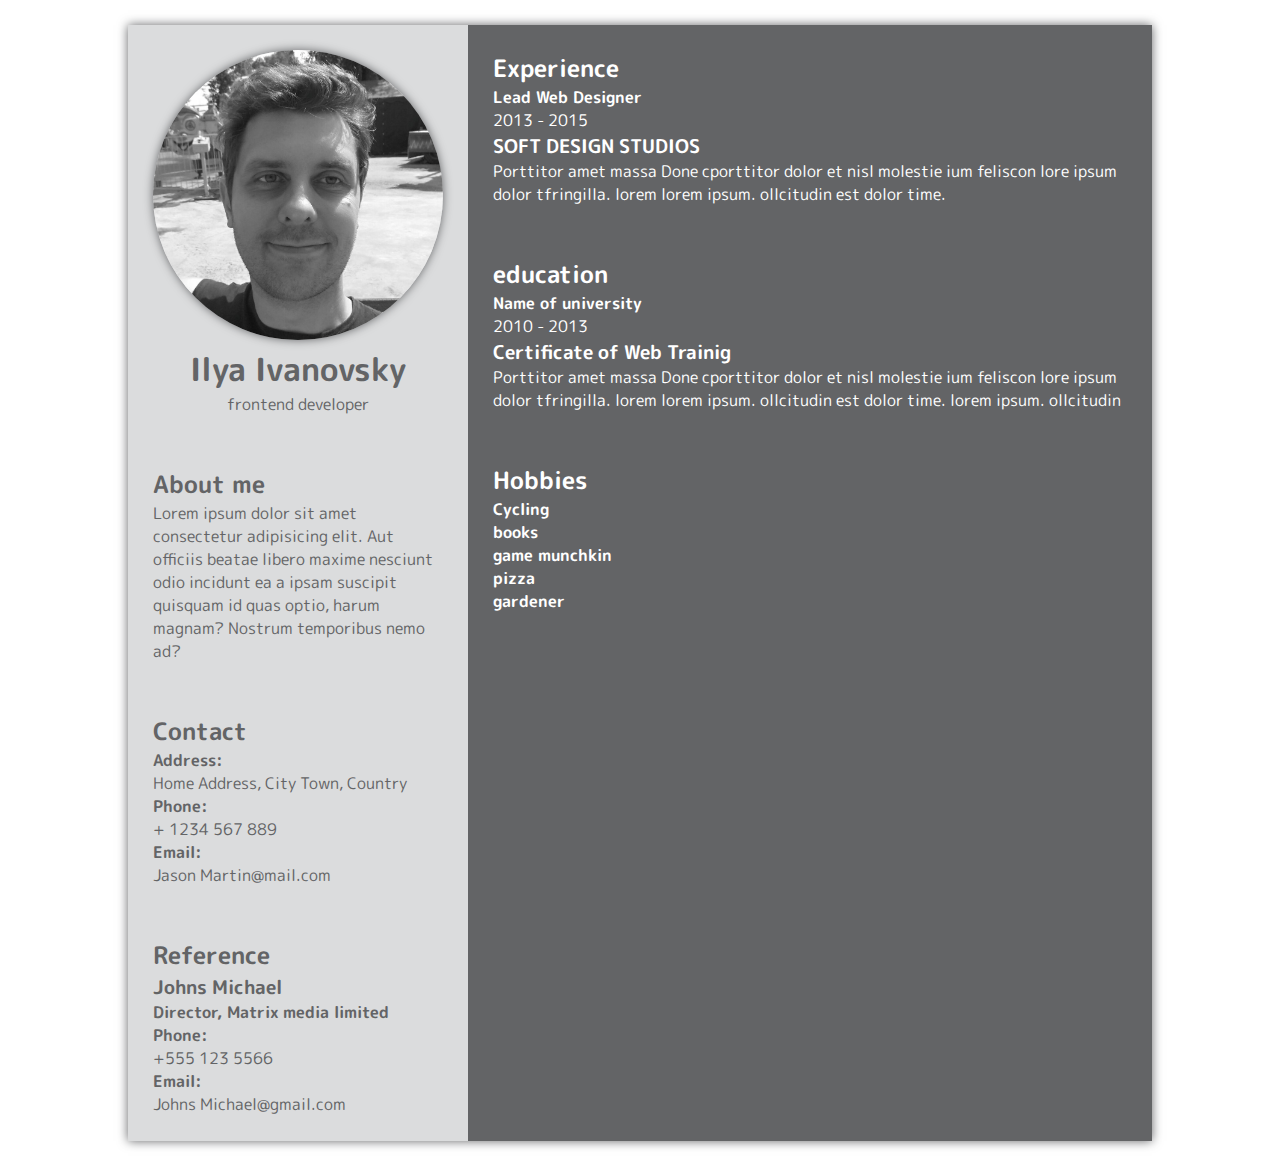
==== index.html @ 99ff8c7b "feat: add styles" ====
<!DOCTYPE html>
<html lang="en">

<head>
    <meta charset="UTF-8">
    <meta name="viewport" content="width=device-width, initial-scale=1.0">
    <meta http-equiv="X-UA-Compatible" content="ie=edge">
    <!-- <link rel="stylesheet" href="assets/css/rest.css"> -->
    <link href="https://fonts.googleapis.com/css?family=M+PLUS+Rounded+1c&display=swap" rel="stylesheet">
    <link rel="stylesheet" href="assets/css/style.css">
    <title>My CV</title>
</head>

<body>
    <div class="wrapper_page">

        <div class="container_first">

            <!-- header -->
            <header class="header">
                <img class="header_img" src="assets/img/002.jpg" alt="">
                <h1 class="header__title">Ilya Ivanovsky</h1>
                <p class="header__subtitle">frontend developer</p>
            </header>

            <!-- About me -->
            <section class="section_about_me">
                <h2>About me</h2>
                <p>Lorem ipsum dolor sit amet consectetur adipisicing elit. Aut officiis beatae libero maxime nesciunt
                    odio
                    incidunt ea a ipsam suscipit quisquam id quas optio, harum magnam? Nostrum temporibus nemo ad?</p>
            </section>

            <!-- Contact -->
            <section class="section_contact">
                <h2>Contact</h2>
                <h4>Address:</h4>
                Home Address, City Town, Country

                <h4>Phone:</h4>
                + 1234 567 889

                <h4>Email:</h4>
                Jason Martin@mail.com
            </section>

            <!-- Reference -->
            <section class="section_reference">
                <h2>Reference</h2>

                <h3>Johns Michael</h3>

                <h4>Director, Matrix media limited</h4>
                <h4>Phone:</h4> +555 123 5566
                <h4>Email:</h4> Johns Michael@gmail.com
            </section>
        </div>


        <!-- container_second -->
        <div class="container_second">
            <!-- Experience -->
            <section class="section_experience">
                <h2>Experience</h2>

                <div>
                    <h4>Lead Web Designer</h4>
                    2013 - 2015
                </div>
                <div>
                    <h3>SOFT DESIGN STUDIOS</h3>

                    Porttitor amet massa Done cporttitor dolor et nisl molestie ium feliscon lore ipsum dolor
                    tfringilla.
                    lorem
                    lorem ipsum. ollcitudin est dolor time.
                </div>
            </section>

            <!-- education -->
            <section class="section_education">
                <h2>education</h2>

                <div>
                    <h4>Name of university</h4>
                    2010 - 2013
                </div>
                <div>
                    <h3>Certificate of Web Trainig</h3>

                    Porttitor amet massa Done cporttitor dolor et nisl molestie ium feliscon lore ipsum dolor
                    tfringilla.
                    lorem
                    lorem ipsum. ollcitudin est dolor time. lorem ipsum. ollcitudin
                </div>
            </section>

            <!-- Hobbies -->
            <section class="section_hobbies">
                <h2>Hobbies</h2>
                <div>
                    <h4>Cycling</h4>
                    <h4>books</h4>
                    <h4>game munchkin</h4>
                    <h4>pizza</h4>
                    <h4>gardener</h4>
                </div>
            </section>

        </div>

    </div>
</body>

</html>
---- assets/css/rest.css ----
html,
body,
div,
span,
applet,
object,
iframe,
h1,
h2,
h3,
h4,
h5,
h6,
p,
blockquote,
pre,
a,
abbr,
acronym,
address,
big,
cite,
code,
del,
dfn,
em,
img,
ins,
kbd,
q,
s,
samp,
small,
strike,
strong,
sub,
sup,
tt,
var,
b,
u,
i,
center,
dl,
dt,
dd,
ol,
ul,
li,
fieldset,
form,
label,
legend,
table,
caption,
tbody,
tfoot,
thead,
tr,
th,
td,
article,
aside,
canvas,
details,
embed,
figure,
figcaption,
footer,
header,
hgroup,
menu,
nav,
output,
ruby,
section,
summary,
time,
mark,
audio,
video {
  margin: 0;
  padding: 0;
  border: 0;
  font-size: 100%;
  font: inherit;
  vertical-align: baseline;
}

article,
aside,
details,
figcaption,
figure,
footer,
header,
hgroup,
menu,
nav,
section {
  display: block;
}
body {
  line-height: 1;
}
ol,
ul {
  list-style: none;
}
blockquote,
q {
  quotes: none;
}
blockquote:before,
blockquote:after,
q:before,
q:after {
  content: "";
  content: none;
}
table {
  border-collapse: collapse;
  border-spacing: 0;
}
---- assets/css/style.css ----
* {
  margin: 0;
  padding: 0;
  box-sizing: border-box;
  font-family: "M PLUS Rounded 1c", sans-serif;
}
body{
    padding: 25px 0;
}

.wrapper_page {
  margin: 0 auto;
  max-width: 1024px;
  widows: 100%;
  display: flex;
  color: #636466;
  box-shadow: 0 0 10px 0;
}
.container_first {
  width: 340px;
  background-color: #dbdcdd;
  display: flex;
  flex-direction: column;
}
.container_second {
  background-color: #636466;
  color: #fff;
}

header,
section {
  width: inherit;
  padding: 25px;
}

/* heder */
.header {
  text-align: center;
}

.header_img {
  width: 100%;
  border-radius: 50%;
  box-shadow: 0 0 10px 0;
}
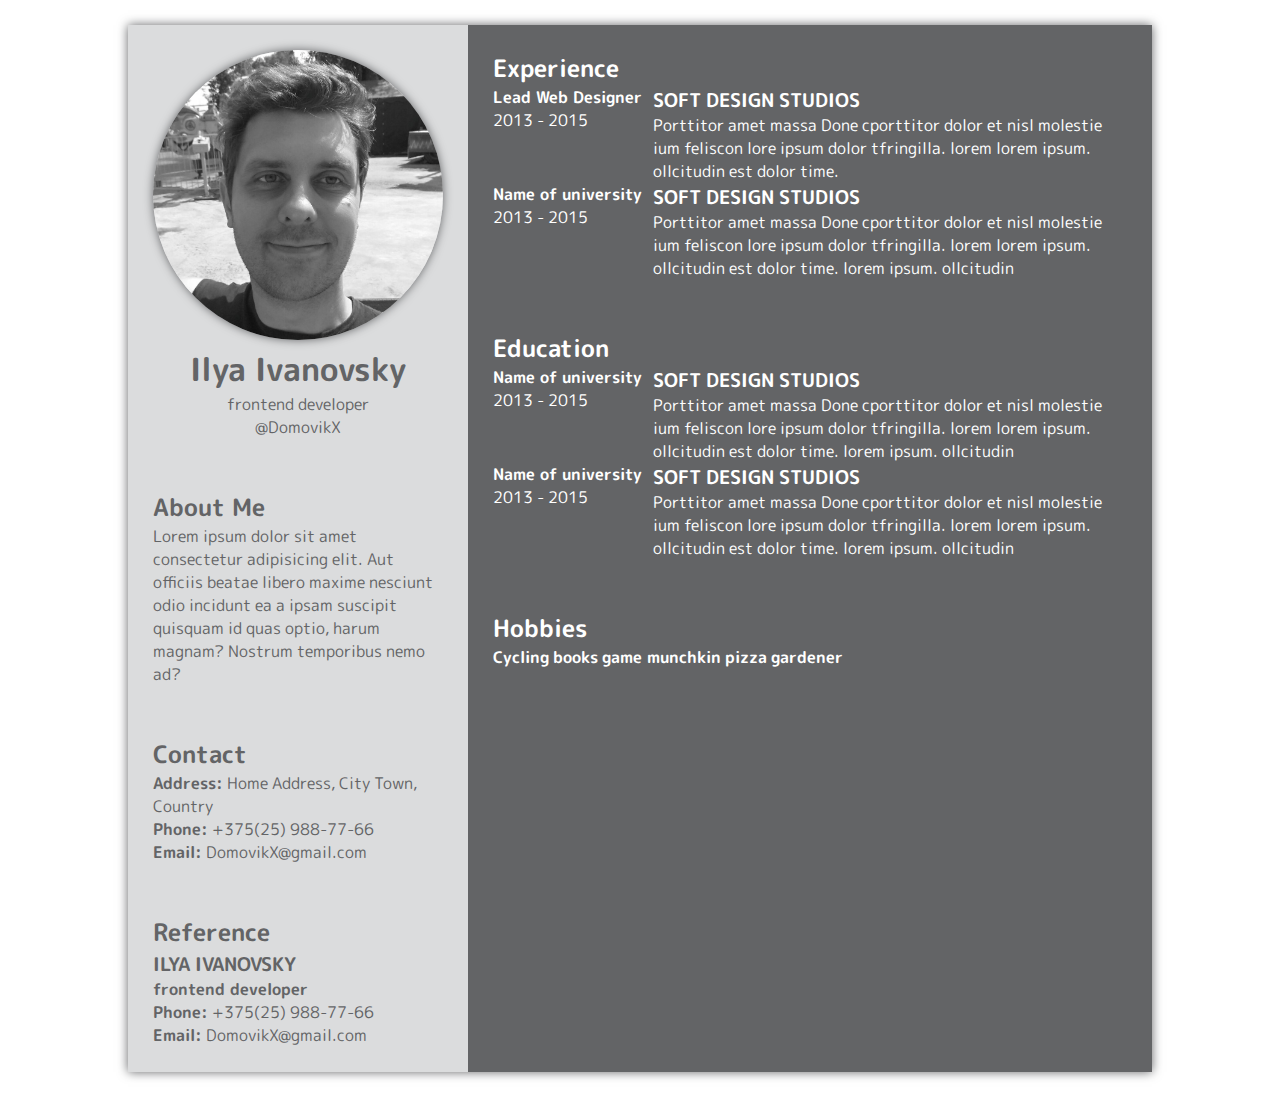
==== commit f9f6c59d: "feat: edit .container_second" ====
--- a/index.html
+++ b/index.html
@@ -20,7 +20,8 @@
             <header class="header">
                 <img class="header_img" src="assets/img/002.jpg" alt="">
                 <h1 class="header__title">Ilya Ivanovsky</h1>
-                <p class="header__subtitle">frontend developer</p>
+                <p class="header__subtitle">frontend developer<br>
+                    @DomovikX</p>
             </header>
 
             <!-- About me -->
@@ -35,24 +36,21 @@
             <section class="section_contact">
                 <h2>Contact</h2>
                 <h4>Address:</h4>
-                Home Address, City Town, Country
+                Home Address, City Town, Country<br>
 
-                <h4>Phone:</h4>
-                + 1234 567 889
-
-                <h4>Email:</h4>
-                Jason Martin@mail.com
+                <h4>Phone:</h4> +375(25) 988-77-66<br>
+                <h4>Email:</h4> DomovikX@gmail.com
             </section>
 
             <!-- Reference -->
             <section class="section_reference">
                 <h2>Reference</h2>
 
-                <h3>Johns Michael</h3>
+                <h3>Ilya Ivanovsky</h3>
 
-                <h4>Director, Matrix media limited</h4>
-                <h4>Phone:</h4> +555 123 5566
-                <h4>Email:</h4> Johns Michael@gmail.com
+                <h4>frontend developer</h4> <br>
+                <h4>Phone:</h4> +375(25) 988-77-66<br>
+                <h4>Email:</h4> DomovikX@gmail.com
             </section>
         </div>
 
@@ -62,37 +60,60 @@
             <!-- Experience -->
             <section class="section_experience">
                 <h2>Experience</h2>
-
-                <div>
-                    <h4>Lead Web Designer</h4>
-                    2013 - 2015
+                <div class="box">
+                    <div class="heading">
+                        <h4>Lead Web Designer</h4>
+                        <p>2013 - 2015</p>
+                    </div>
+                    <div class="content">
+                        <h3>SOFT DESIGN STUDIOS</h3>
+                        <p> Porttitor amet massa Done cporttitor dolor et nisl molestie ium feliscon lore ipsum dolor
+                            tfringilla. lorem lorem ipsum. ollcitudin est dolor time.
+                        </p>
+                    </div>
                 </div>
-                <div>
-                    <h3>SOFT DESIGN STUDIOS</h3>
-
-                    Porttitor amet massa Done cporttitor dolor et nisl molestie ium feliscon lore ipsum dolor
-                    tfringilla.
-                    lorem
-                    lorem ipsum. ollcitudin est dolor time.
+                <div class="box">
+                    <div class="heading">
+                        <h4>Name of university</h4>
+                        <p>2013 - 2015</p>
+                    </div>
+                    <div class="content">
+                        <h3>SOFT DESIGN STUDIOS</h3>
+                        <p> Porttitor amet massa Done cporttitor dolor et nisl molestie ium feliscon lore ipsum dolor
+                            tfringilla. lorem lorem ipsum. ollcitudin est dolor time. lorem ipsum. ollcitudin
+                        </p>
+                    </div>
                 </div>
             </section>
 
             <!-- education -->
             <section class="section_education">
                 <h2>education</h2>
+                <div class="box">
+                    <div class="heading">
+                        <h4>Name of university</h4>
+                        <p>2013 - 2015</p>
+                    </div>
+                    <div class="content">
+                        <h3>SOFT DESIGN STUDIOS</h3>
+                        <p> Porttitor amet massa Done cporttitor dolor et nisl molestie ium feliscon lore ipsum dolor
+                            tfringilla. lorem lorem ipsum. ollcitudin est dolor time. lorem ipsum. ollcitudin
+                        </p>
+                    </div>
+                </div>
+                <div class="box">
+                    <div class="heading">
+                        <h4>Name of university</h4>
+                        <p>2013 - 2015</p>
+                    </div>
+                    <div class="content">
+                        <h3>SOFT DESIGN STUDIOS</h3>
+                        <p> Porttitor amet massa Done cporttitor dolor et nisl molestie ium feliscon lore ipsum dolor
+                            tfringilla. lorem lorem ipsum. ollcitudin est dolor time. lorem ipsum. ollcitudin
+                        </p>
+                    </div>
+                </div>
 
-                <div>
-                    <h4>Name of university</h4>
-                    2010 - 2013
-                </div>
-                <div>
-                    <h3>Certificate of Web Trainig</h3>
-
-                    Porttitor amet massa Done cporttitor dolor et nisl molestie ium feliscon lore ipsum dolor
-                    tfringilla.
-                    lorem
-                    lorem ipsum. ollcitudin est dolor time. lorem ipsum. ollcitudin
-                </div>
             </section>
 
             <!-- Hobbies -->
--- a/assets/css/style.css
+++ b/assets/css/style.css
@@ -4,8 +4,8 @@
   box-sizing: border-box;
   font-family: "M PLUS Rounded 1c", sans-serif;
 }
-body{
-    padding: 25px 0;
+body {
+  padding: 25px 0;
 }
 
 .wrapper_page {
@@ -29,17 +29,45 @@
 
 header,
 section {
-  width: inherit;
   padding: 25px;
+}
+
+h2 {
+  text-transform: capitalize;
+  text-align: left;
+}
+h3 {
+  text-transform: uppercase;
+}
+h4 {
+  display: inline;
 }
 
 /* heder */
 .header {
   text-align: center;
 }
-
 .header_img {
   width: 100%;
   border-radius: 50%;
   box-shadow: 0 0 10px 0;
 }
+
+/* container_first */
+.container_first{
+    max-width: 340px;
+    width: 100%;
+}
+
+/* container_second */
+.container_second .box {
+    display: flex;
+}
+
+.container_second .heading {
+    max-width: 160px;
+    width: 100%;
+}
+
+.container_second .content {
+}
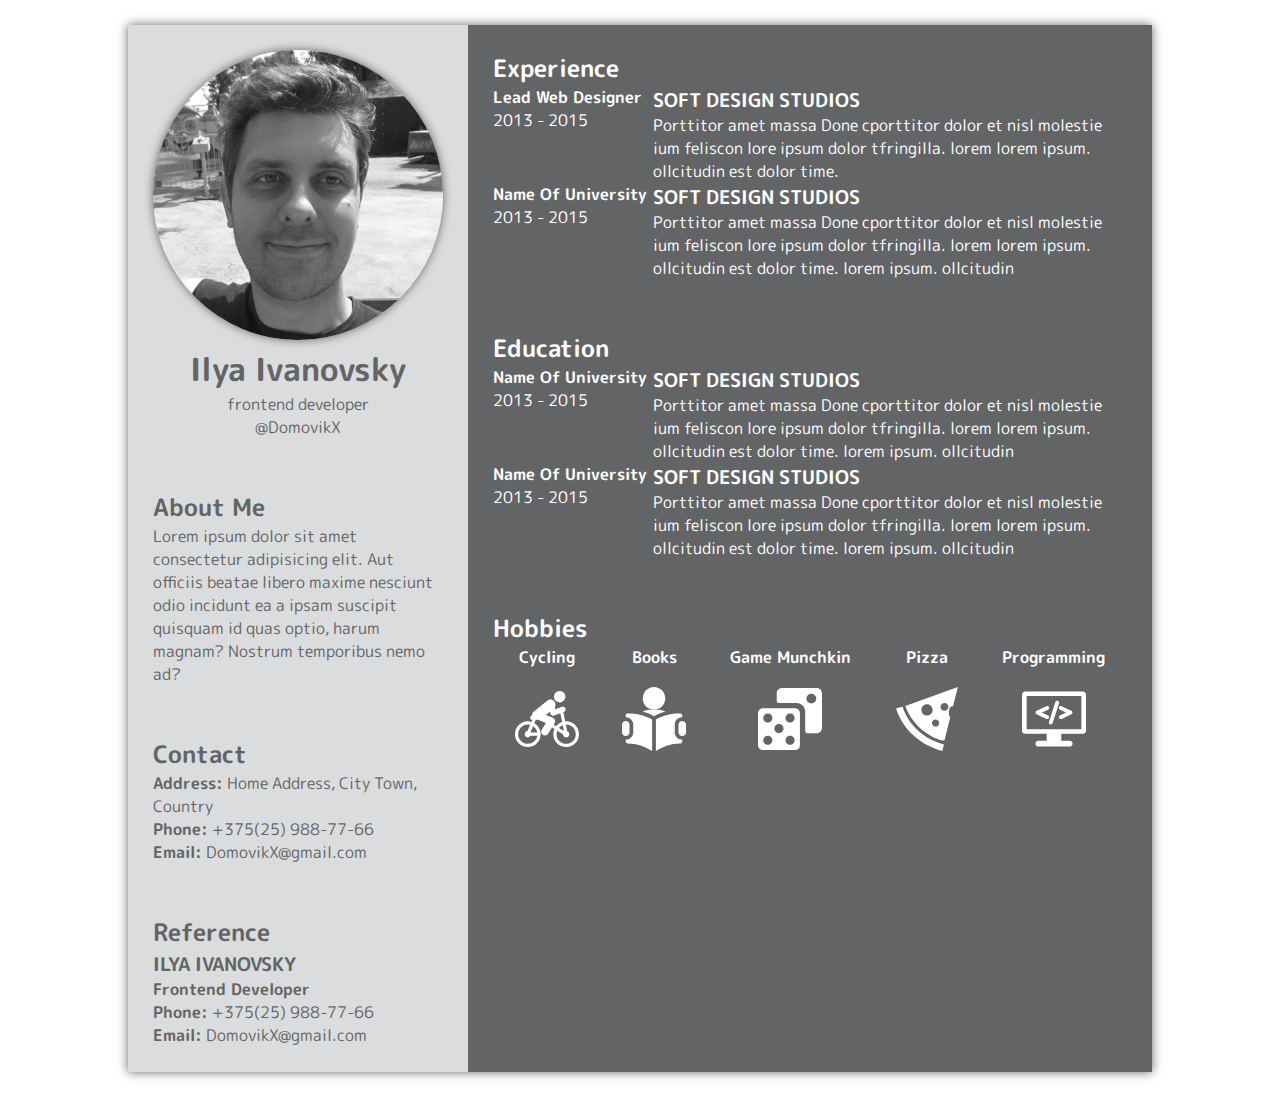
==== commit c9e73534: "feat: add SVG icons" ====
--- a/index.html
+++ b/index.html
@@ -12,6 +12,158 @@
 </head>
 
 <body>
+    <div hidden>
+        <svg style="display: none" xmlns="http://www.w3.org/2000/svg">
+            <symbol id="programming" viewBox="0 0 412.996 412.996">
+                <g>
+                    <path d="M392.996,28.338H20c-11.047,0-20,8.954-20,20v234c0,11.046,8.953,20,20,20h139.498v45.32h-54.283
+                                c-10.201,0-18.5,8.299-18.5,18.5s8.299,18.5,18.5,18.5h202.566c10.201,0,18.5-8.299,18.5-18.5s-8.299-18.5-18.5-18.5h-54.283
+                                v-45.32h139.498c11.047,0,20-8.954,20-20v-234C412.996,37.292,404.043,28.338,392.996,28.338z M382.996,272.338H30v-214h352.996
+                                V272.338z" />
+                    <path d="M94.591,176.637l63.084,29.336c1.631,0.755,3.367,1.138,5.162,1.138c2.338,0,4.616-0.664,6.597-1.924
+                                c3.548-2.267,5.666-6.13,5.666-10.335v-0.322c0-4.751-2.785-9.115-7.096-11.119l-39.455-18.33l39.456-18.334
+                                c4.31-2.004,7.095-6.369,7.095-11.118v-0.319c0-4.211-2.119-8.074-5.665-10.334c-1.962-1.254-4.247-1.916-6.606-1.916
+                                c-1.778,0-3.563,0.391-5.16,1.133L94.59,153.525c-4.308,2.005-7.091,6.369-7.091,11.117v0.878
+                                C87.498,170.262,90.28,174.625,94.591,176.637z" />
+                    <path d="M175.662,236.389c2.301,3.149,6.002,5.029,9.901,5.029h0.315c5.352,0,10.042-3.426,11.672-8.516l41.557-128.76
+                                c1.192-3.717,0.53-7.818-1.771-10.974c-2.301-3.149-6.002-5.03-9.901-5.03h-0.314c-5.354,0-10.048,3.426-11.679,8.516
+                                L173.88,225.425C172.698,229.145,173.364,233.242,175.662,236.389z" />
+                    <path d="M237.896,135.628c0,4.746,2.782,9.11,7.095,11.122l39.455,18.33l-39.455,18.33c-4.311,2.004-7.096,6.368-7.096,11.119
+                                v0.322c0,4.205,2.117,8.068,5.669,10.336c1.974,1.258,4.254,1.923,6.595,1.923c1.792,0,3.527-0.383,5.169-1.142l63.081-29.335
+                                c4.307-2.009,7.089-6.372,7.089-11.115v-0.878c0-4.748-2.783-9.112-7.093-11.117l-63.08-29.334
+                                c-1.591-0.739-3.373-1.131-5.152-1.131c-2.358,0-4.644,0.662-6.604,1.912c-3.554,2.264-5.673,6.127-5.673,10.338V135.628
+                                L237.896,135.628z" />
+                </g>
+            </symbol>
+
+            <symbol id="bicycle_rider" viewBox="0 0 491.737 491.737">
+                <g>
+                    <path
+                        d="M321.097,112.359c20.973,12.338,47.985,5.315,60.293-15.652c12.34-20.973,5.35-47.974-15.623-60.304
+                                c-21.009-12.332-47.99-5.317-60.314,15.65C293.129,73.036,300.103,100.027,321.097,112.359z" />
+                    <path
+                        d="M393.081,264.102c-2.414,0-4.8,0.194-7.169,0.362l-14.431-71.605l4.702-1.757c10.666-3.987,16.093-15.868,12.098-26.54
+                                c-3.994-10.681-15.946-16.084-26.531-12.09l-51.823,19.38l-2.321-18.864c6.3-13.193,5.541-29.78-4.767-41.482
+                                c-21.224-24.092-47.12-12.508-55.191-5.976l-106.884,86.555l0.016,0.024c-3.319,2.893-6.089,6.485-7.86,10.842
+                                c-2.191,5.396-2.596,11.067-1.564,16.384c-8.503,0.669-15.255,7.571-15.255,16.246c0,9.085,7.346,16.44,16.432,16.48l-6.797,15.906
+                                c-8.62-2.465-17.674-3.866-27.066-3.866C44.27,264.102,0,308.354,0,362.754c0,54.403,44.27,98.663,98.668,98.663
+                                c54.403,0,98.652-44.26,98.652-98.663c0-36.228-19.683-67.867-48.858-85.024l10.957-25.652h17.767l60.281,24.462l-32.201,52.773
+                                c-8.297,13.612-3.994,31.382,9.615,39.685c4.691,2.86,9.878,4.229,15,4.229c9.729,0,19.234-4.929,24.677-13.838l29.339-48.095
+                                l19.072,11.511c-5.447,12.227-8.54,25.726-8.54,39.95c0,54.403,44.254,98.663,98.652,98.663c54.402,0,98.656-44.26,98.656-98.663
+                                C491.737,308.354,447.483,264.102,393.081,264.102z M98.668,436.671c-40.756,0-73.923-33.161-73.923-73.917
+                                c0-40.756,33.167-73.909,73.923-73.909c5.944,0,11.649,0.896,17.188,2.224l-20.476,47.893
+                                c-11.758,1.619-20.843,11.598-20.843,23.792c0,13.323,10.808,24.132,24.13,24.132c8.767,0,16.367-4.745,20.589-11.76h52.065
+                                C165.395,409.988,135.188,436.671,98.668,436.671z M171.322,350.383h-52.065c-0.355-0.588-0.708-1.176-1.112-1.732l20.476-47.901
+                                C155.679,311.776,167.793,329.595,171.322,350.383z M296.781,290.175l7.666-12.564c4.416-7.233,5.431-16.038,2.774-24.084
+                                c-2.661-8.046-8.718-14.515-16.562-17.704l-52.725-21.395l32.443-26.281l1.804,14.691c0.756,6.267,4.366,11.841,9.761,15.12
+                                c3.271,1.981,6.979,2.988,10.698,2.988c2.435,0,4.88-0.435,7.218-1.306l48.15-18.001l13.627,67.691
+                                c-18.268,6.162-34.117,17.51-45.848,32.314L296.781,290.175z M375.396,337.633l-38.003-22.94
+                                c7.877-9.118,17.787-16.319,29.205-20.734L375.396,337.633z M393.081,436.671c-40.757,0-73.907-33.161-73.907-73.917
+                                c0-9.544,1.965-18.597,5.268-26.983l44.541,26.888c0,0.032-0.016,0.064-0.016,0.095c0,13.323,10.808,24.132,24.114,24.132
+                                c13.322,0,24.118-10.81,24.118-24.132c0-10.478-6.721-19.307-16.06-22.64l-10.277-51.043c0.756-0.024,1.463-0.226,2.22-0.226
+                                c40.757,0,73.911,33.153,73.911,73.909C466.992,403.51,433.838,436.671,393.081,436.671z" />
+                </g>
+            </symbol>
+
+            <symbol id="pizza" viewBox="0 0 18.037 18.037">
+                <g>
+                    <g>
+                        <g>
+                            <g>
+                                <path
+                                    d="M15.544,8.65c-0.175-0.323-0.299-0.74-0.337-1.208c-0.086-1.069,0.304-1.97,0.871-2.016
+                                            c0.089-0.007,0.175,0.015,0.261,0.047L17.711,0L2.898,5.334c0.252,0.699,0.537,1.392,0.897,2.07
+                                            c1.915,3.6,5.034,6.136,8.593,7.414c0,0,1.078,0.445,1.564,0.186L15.544,8.65z M15.051,5.508
+                                            c0.049,0.61-0.404,1.143-1.015,1.192c-0.61,0.048-1.143-0.404-1.192-1.015c-0.049-0.609,0.406-1.142,1.016-1.192
+                                            C14.469,4.444,15.003,4.899,15.051,5.508z M7.451,6.59c-0.07-0.87,0.578-1.629,1.447-1.699c0.871-0.07,1.631,0.578,1.7,1.447
+                                            c0.07,0.869-0.578,1.63-1.447,1.7C8.282,8.108,7.522,7.46,7.451,6.59z M10.399,10.245c-0.046-0.565,0.377-1.061,0.942-1.107
+                                            c0.566-0.044,1.063,0.378,1.107,0.943c0.046,0.566-0.376,1.063-0.941,1.108C10.939,11.234,10.444,10.812,10.399,10.245z" />
+                            </g>
+                        </g>
+                    </g>
+                    <g>
+                        <g>
+                            <g>
+                                <path
+                                    d="M4.619,13.09C1.286,9.757,0.384,6.226,0.327,5.994l1.844-0.449L1.249,5.769l0.922-0.226
+                                            c0.08,0.325,2.083,7.97,11.637,10.668l-0.517,1.826C9.356,16.926,6.57,15.043,4.619,13.09z" />
+                            </g>
+                        </g>
+                    </g>
+                </g>
+            </symbol>
+
+            <symbol id="two_dices" viewBox="0 0 356.443 356.443">
+                <g>
+                    <path
+                        d="M206.327,117.726H27.209C12.243,117.726,0,129.969,0,144.934V324.05c0,14.965,12.243,27.209,27.209,27.209h179.118
+                                    c14.962,0,27.206-12.244,27.206-27.209V144.934C233.534,129.969,221.289,117.726,206.327,117.726z M54.86,321.84
+                                    c-14.053,0-25.439-11.389-25.439-25.438c0-14.048,11.387-25.438,25.439-25.438c14.047,0,25.436,11.39,25.436,25.438
+                                    C80.295,310.451,68.907,321.84,54.86,321.84z M54.86,198.02c-14.051,0-25.439-11.388-25.439-25.437
+                                    c0-14.05,11.389-25.439,25.439-25.439c14.047,0,25.438,11.39,25.438,25.439C80.298,186.632,68.907,198.02,54.86,198.02z
+                                     M116.768,256.695c-14.049,0-25.439-11.391-25.439-25.438c0-14.05,11.391-25.438,25.439-25.438
+                                    c14.048,0,25.438,11.389,25.438,25.438C142.206,245.304,130.816,256.695,116.768,256.695z M178.676,321.84
+                                    c-14.048,0-25.438-11.389-25.438-25.438c0-14.048,11.39-25.439,25.438-25.439c14.049,0,25.439,11.392,25.439,25.439
+                                    C204.116,310.451,192.725,321.84,178.676,321.84z M178.676,198.02c-14.048,0-25.438-11.388-25.438-25.437
+                                    c0-14.05,11.39-25.439,25.438-25.439c14.051,0,25.439,11.39,25.439,25.439C204.116,186.632,192.727,198.02,178.676,198.02z" />
+                    <path
+                        d="M327.075,5.186L133.748,5.185c-16.15,0-29.365,13.215-29.365,29.366v43.904c0,0-0.515,10.95,12.069,10.95
+                                    c23.413,0,97.973,0,97.973,0c26.791,0,48.588,21.797,48.588,48.589v106.515c0,12.734,11.445,12.734,17.424,12.734
+                                    c23.088,0,46.639,0,46.639,0c16.152,0,29.367-13.215,29.367-29.367V34.551C356.442,18.4,343.227,5.185,327.075,5.186z
+                                     M297.231,91.848c-15.162,0-27.455-12.292-27.455-27.456c0-15.162,12.293-27.454,27.455-27.455
+                                    c15.166,0,27.459,12.293,27.459,27.455C324.688,79.556,312.397,91.848,297.231,91.848z" />
+                </g>
+            </symbol>
+
+            <symbol id="study" viewBox="0 0 512 512">
+                <g>
+                    <g>
+                        <path
+                            d="M256,0c-49.629,0-90,41.371-90,91c0,49.629,40.371,90,90,90c49.629,0,90-40.371,90-90C346,41.371,305.629,0,256,0z" />
+                    </g>
+                </g>
+                <g>
+                    <g>
+                        <path d="M286,181h-30h-30c-21.158,0-41.603,5.469-60.19,14.773c31.569,8.518,61.293,20.786,90.19,37.372
+                                    c28.898-16.586,58.621-28.854,90.19-37.372C327.603,186.469,307.158,181,286,181z" />
+                    </g>
+                </g>
+                <g>
+                    <g>
+                        <path d="M482,271c-16.569,0-30,13.431-30,30v60c0,16.567,13.431,30,30,30c16.569,0,30-13.433,30-30v-60
+                                    C512,284.431,498.569,271,482,271z" />
+                    </g>
+                </g>
+                <g>
+                    <g>
+                        <path d="M30,271c-16.569,0-30,13.431-30,30v60c0,16.567,13.431,30,30,30c16.569,0,30-13.433,30-30v-60
+                                    C60,284.431,46.569,271,30,271z" />
+                    </g>
+                </g>
+                <g>
+                    <g>
+                        <path d="M45,211c-8.291,0-15,6.709-15,15v15c33.091,0,60,26.909,60,60v60c0,33.091-26.909,60-60,60v15c0,8.291,6.709,15,15,15
+                                    c76.901,0,138.39,24.286,196,61V259.594C183.13,226.414,120.903,211,45,211z" />
+                    </g>
+                </g>
+                <g>
+                    <g>
+                        <path
+                            d="M482,241v-15c0-8.291-6.709-15-15-15c-75.903,0-138.13,15.414-196,48.594V512c57.61-36.714,119.099-61,196-61
+                                    c8.291,0,15-6.709,15-15v-15c-33.091,0-60-26.909-60-60v-60C422,267.909,448.909,241,482,241z" />
+                    </g>
+                </g>
+            </symbol>
+
+        </svg>
+    </div>
+    <!-- #study 
+#two-dices 
+#slice-of-pizza 
+#bicycle-rider 
+#programming -->
+
+
     <div class="wrapper_page">
 
         <div class="container_first">
@@ -119,12 +271,37 @@
             <!-- Hobbies -->
             <section class="section_hobbies">
                 <h2>Hobbies</h2>
-                <div>
-                    <h4>Cycling</h4>
-                    <h4>books</h4>
-                    <h4>game munchkin</h4>
-                    <h4>pizza</h4>
-                    <h4>gardener</h4>
+                <div class="box">
+                    <div class="block_icon">
+                        <h4>Cycling</h4>
+                        <svg class="icon">
+                            <use xlink:href="#bicycle_rider" />
+                        </svg>
+                    </div>
+                    <div class="block_icon">
+                        <h4>books</h4>
+                        <svg class="icon">
+                            <use xlink:href="#study" />
+                        </svg>
+                    </div>
+                    <div class="block_icon">
+                        <h4>game munchkin</h4>
+                        <svg class="icon">
+                            <use xlink:href="#two_dices" />
+                        </svg>
+                    </div>
+                    <div class="block_icon">
+                        <h4>pizza</h4>
+                        <svg class="icon">
+                            <use xlink:href="#pizza" />
+                        </svg>
+                    </div>
+                    <div class="block_icon">
+                        <h4>programming</h4>
+                        <svg class="icon">
+                            <use xlink:href="#programming" />
+                        </svg>
+                    </div>
                 </div>
             </section>
 
--- a/assets/css/style.css
+++ b/assets/css/style.css
@@ -41,6 +41,20 @@
 }
 h4 {
   display: inline;
+  text-transform: capitalize;
+}
+
+/* icon */
+.icon {
+  fill: #fff;
+  max-width: 64px;
+  max-height: 100px;
+  margin: 0 auto;
+}
+.block_icon {
+  display: flex;
+  flex-direction: column;
+  text-align: center;
 }
 
 /* heder */
@@ -54,20 +68,23 @@
 }
 
 /* container_first */
-.container_first{
-    max-width: 340px;
-    width: 100%;
+.container_first {
+  max-width: 340px;
+  width: 100%;
 }
 
 /* container_second */
 .container_second .box {
-    display: flex;
+  display: flex;
 }
 
 .container_second .heading {
-    max-width: 160px;
-    width: 100%;
+  max-width: 160px;
+  width: 100%;
 }
 
-.container_second .content {
+/* section_hobbies */
+.section_hobbies .box {
+  justify-content: space-around;
+  flex-wrap: wrap;
 }
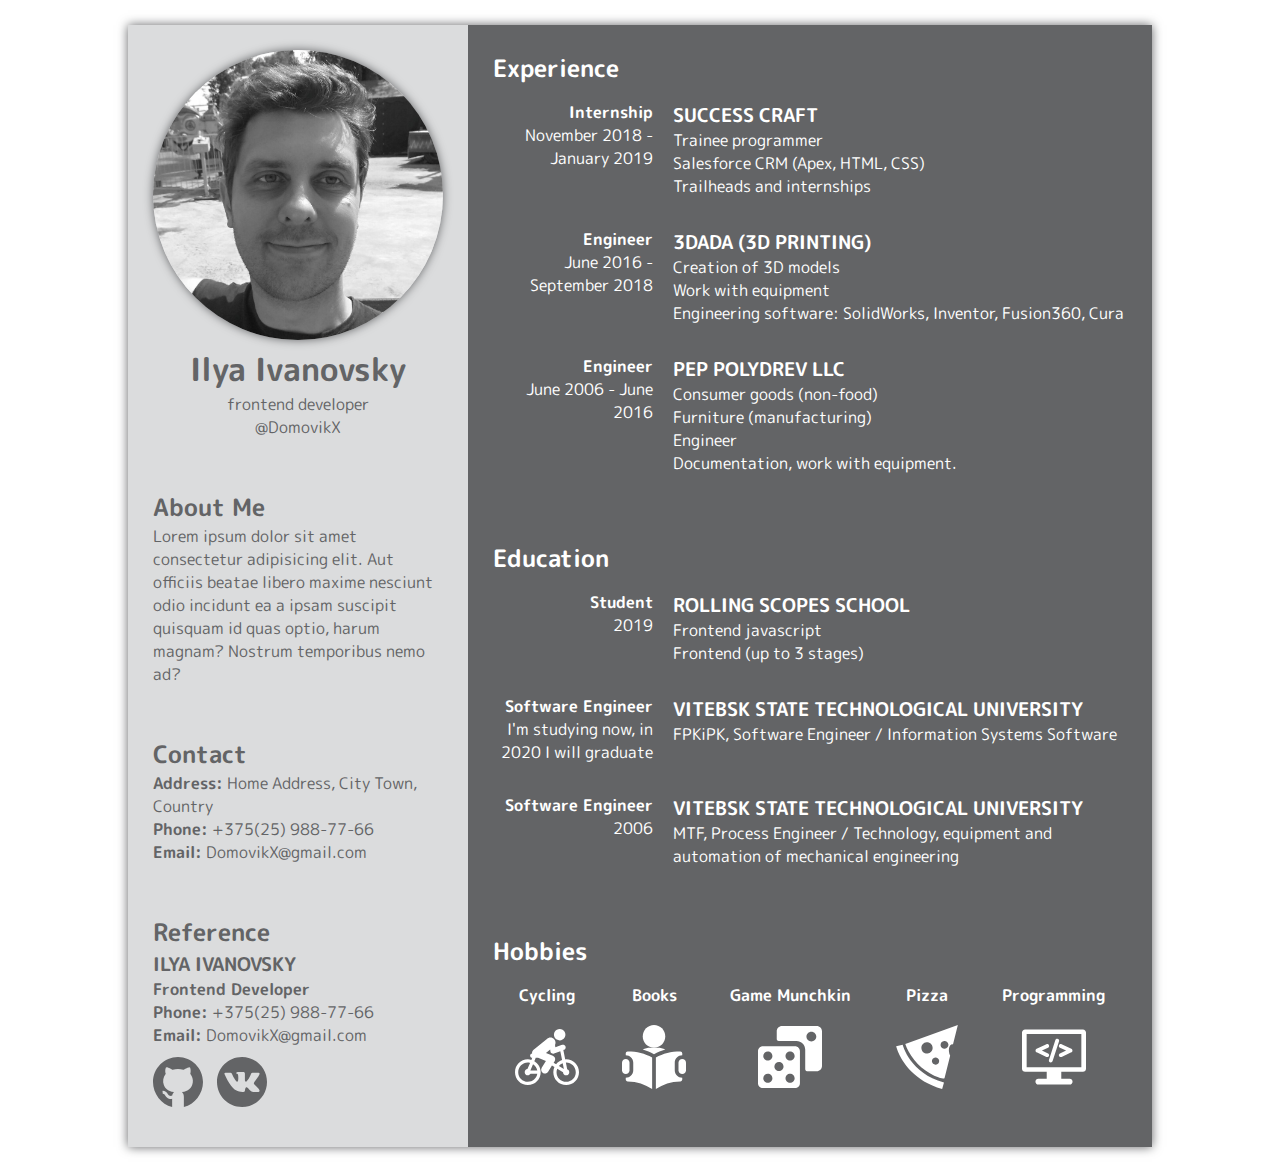
==== commit 3f3871c4: "feat: add social links" ====
--- a/index.html
+++ b/index.html
@@ -155,14 +155,33 @@
                 </g>
             </symbol>
 
+            <symbol id="vk_social" viewBox="0 0 97.75 97.75">
+                <g>
+                    <path d="M48.875,0C21.883,0,0,21.882,0,48.875S21.883,97.75,48.875,97.75S97.75,75.868,97.75,48.875S75.867,0,48.875,0z
+                                 M73.667,54.161c2.278,2.225,4.688,4.319,6.733,6.774c0.906,1.086,1.76,2.209,2.41,3.472c0.928,1.801,0.09,3.776-1.522,3.883
+                                l-10.013-0.002c-2.586,0.214-4.644-0.829-6.379-2.597c-1.385-1.409-2.67-2.914-4.004-4.371c-0.545-0.598-1.119-1.161-1.803-1.604
+                                c-1.365-0.888-2.551-0.616-3.333,0.81c-0.797,1.451-0.979,3.059-1.055,4.674c-0.109,2.361-0.821,2.978-3.19,3.089
+                                c-5.062,0.237-9.865-0.531-14.329-3.083c-3.938-2.251-6.986-5.428-9.642-9.025c-5.172-7.012-9.133-14.708-12.692-22.625
+                                c-0.801-1.783-0.215-2.737,1.752-2.774c3.268-0.063,6.536-0.055,9.804-0.003c1.33,0.021,2.21,0.782,2.721,2.037
+                                c1.766,4.345,3.931,8.479,6.644,12.313c0.723,1.021,1.461,2.039,2.512,2.76c1.16,0.796,2.044,0.533,2.591-0.762
+                                c0.35-0.823,0.501-1.703,0.577-2.585c0.26-3.021,0.291-6.041-0.159-9.05c-0.28-1.883-1.339-3.099-3.216-3.455
+                                c-0.956-0.181-0.816-0.535-0.351-1.081c0.807-0.944,1.563-1.528,3.074-1.528l11.313-0.002c1.783,0.35,2.183,1.15,2.425,2.946
+                                l0.01,12.572c-0.021,0.695,0.349,2.755,1.597,3.21c1,0.33,1.66-0.472,2.258-1.105c2.713-2.879,4.646-6.277,6.377-9.794
+                                c0.764-1.551,1.423-3.156,2.063-4.764c0.476-1.189,1.216-1.774,2.558-1.754l10.894,0.013c0.321,0,0.647,0.003,0.965,0.058
+                                c1.836,0.314,2.339,1.104,1.771,2.895c-0.894,2.814-2.631,5.158-4.329,7.508c-1.82,2.516-3.761,4.944-5.563,7.471
+                                C71.48,50.992,71.611,52.155,73.667,54.161z" />
+                </g>
+            </symbol>
+
+            <symbol id="github" viewBox="0 0 512 512">
+                <g>
+                    <path
+                        d="m256 0c-140.609375 0-256 115.390625-256 256 0 119.988281 84.195312 228.984375 196 256v-84.695312c-11.078125 2.425781-21.273438 2.496093-32.550781-.828126-15.128907-4.464843-27.421875-14.542968-36.546875-29.910156-5.816406-9.8125-16.125-20.453125-26.878906-19.671875l-2.636719-29.882812c23.253906-1.992188 43.371093 14.167969 55.3125 34.230469 5.304687 8.921874 11.410156 14.152343 19.246093 16.464843 7.574219 2.230469 15.707032 1.160157 25.183594-2.1875 2.378906-18.972656 11.070313-26.074219 17.636719-36.074219v-.015624c-66.679687-9.945313-93.253906-45.320313-103.800781-73.242188-13.976563-37.074219-6.476563-83.390625 18.238281-112.660156.480469-.570313 1.347656-2.0625 1.011719-3.105469-11.332032-34.230469 2.476562-62.546875 2.984375-65.550781 13.078125 3.867187 15.203125-3.890625 56.808593 21.386718l7.191407 4.320313c3.007812 1.792969 2.0625.769531 5.070312.542969 17.371094-4.71875 35.683594-7.324219 53.726563-7.558594 18.179687.234375 36.375 2.839844 54.464844 7.75l2.328124.234375c-.203124-.03125.632813-.148437 2.035157-.984375 51.972656-31.480469 50.105469-21.191406 64.042969-25.722656.503906 3.007812 14.128906 31.785156 2.917968 65.582031-1.511718 4.65625 45.058594 47.300781 19.246094 115.753906-10.546875 27.933594-37.117188 63.308594-103.796875 73.253907v.015624c8.546875 13.027344 18.816406 19.957032 18.761719 46.832032v105.722656c111.808594-27.015625 196-136.011719 196-256 .003906-140.609375-115.386719-256-255.996094-256zm0 0" />
+                </g>
+            </symbol>
+
         </svg>
     </div>
-    <!-- #study 
-#two-dices 
-#slice-of-pizza 
-#bicycle-rider 
-#programming -->
-
 
     <div class="wrapper_page">
 
@@ -202,7 +221,19 @@
 
                 <h4>frontend developer</h4> <br>
                 <h4>Phone:</h4> +375(25) 988-77-66<br>
-                <h4>Email:</h4> DomovikX@gmail.com
+                <h4>Email:</h4> DomovikX@gmail.com<br>
+
+                <a href="https://github.com/Domovikx" target="_blank" rel="noopener noreferrer">
+                    <svg class="icon social">
+                        <use xlink:href="#github" />
+                    </svg>
+                </a>
+
+                <a href="https://vk.com/domovikx" target="_blank" rel="noopener noreferrer">
+                    <svg class="icon social">
+                        <use xlink:href="#vk_social" />
+                    </svg>
+                </a>
             </section>
         </div>
 
@@ -212,27 +243,46 @@
             <!-- Experience -->
             <section class="section_experience">
                 <h2>Experience</h2>
-                <div class="box">
-                    <div class="heading">
-                        <h4>Lead Web Designer</h4>
-                        <p>2013 - 2015</p>
-                    </div>
-                    <div class="content">
-                        <h3>SOFT DESIGN STUDIOS</h3>
-                        <p> Porttitor amet massa Done cporttitor dolor et nisl molestie ium feliscon lore ipsum dolor
-                            tfringilla. lorem lorem ipsum. ollcitudin est dolor time.
-                        </p>
-                    </div>
-                </div>
-                <div class="box">
-                    <div class="heading">
-                        <h4>Name of university</h4>
-                        <p>2013 - 2015</p>
-                    </div>
-                    <div class="content">
-                        <h3>SOFT DESIGN STUDIOS</h3>
-                        <p> Porttitor amet massa Done cporttitor dolor et nisl molestie ium feliscon lore ipsum dolor
-                            tfringilla. lorem lorem ipsum. ollcitudin est dolor time. lorem ipsum. ollcitudin
+
+                <div class="box">
+                    <div class="heading">
+                        <h4>Internship</h4>
+                        <p>November 2018 - January 2019</p>
+                    </div>
+                    <div class="content">
+                        <h3>Success Craft</h3>
+                        <p> Trainee programmer <br>
+                            Salesforce CRM (Apex, HTML, CSS) <br>
+                            Trailheads and internships
+                        </p>
+                    </div>
+                </div>
+
+                <div class="box">
+                    <div class="heading">
+                        <h4>Engineer</h4>
+                        <p>June 2016 - September 2018</p>
+                    </div>
+                    <div class="content">
+                        <h3>3DADA (3D printing)</h3>
+                        <p> Creation of 3D models <br>
+                            Work with equipment <br>
+                            Engineering software: SolidWorks, Inventor, Fusion360, Cura
+                        </p>
+                    </div>
+                </div>
+
+                <div class="box">
+                    <div class="heading">
+                        <h4>Engineer</h4>
+                        <p>June 2006 - June 2016</p>
+                    </div>
+                    <div class="content">
+                        <h3>PEP Polydrev LLC</h3>
+                        <p> Consumer goods (non-food) <br>
+                            Furniture (manufacturing) <br>
+                            Engineer <br>
+                            Documentation, work with equipment.
                         </p>
                     </div>
                 </div>
@@ -241,31 +291,43 @@
             <!-- education -->
             <section class="section_education">
                 <h2>education</h2>
-                <div class="box">
-                    <div class="heading">
-                        <h4>Name of university</h4>
-                        <p>2013 - 2015</p>
-                    </div>
-                    <div class="content">
-                        <h3>SOFT DESIGN STUDIOS</h3>
-                        <p> Porttitor amet massa Done cporttitor dolor et nisl molestie ium feliscon lore ipsum dolor
-                            tfringilla. lorem lorem ipsum. ollcitudin est dolor time. lorem ipsum. ollcitudin
-                        </p>
-                    </div>
-                </div>
-                <div class="box">
-                    <div class="heading">
-                        <h4>Name of university</h4>
-                        <p>2013 - 2015</p>
-                    </div>
-                    <div class="content">
-                        <h3>SOFT DESIGN STUDIOS</h3>
-                        <p> Porttitor amet massa Done cporttitor dolor et nisl molestie ium feliscon lore ipsum dolor
-                            tfringilla. lorem lorem ipsum. ollcitudin est dolor time. lorem ipsum. ollcitudin
-                        </p>
-                    </div>
-                </div>
-
+
+                <div class="box">
+                    <div class="heading">
+                        <h4>student</h4>
+                        <p>2019</p>
+                    </div>
+                    <div class="content">
+                        <h3>rolling scopes school</h3>
+                        <p> Frontend javascript <br>
+                            Frontend (up to 3 stages)
+                        </p>
+                    </div>
+                </div>
+
+                <div class="box">
+                    <div class="heading">
+                        <h4>software engineer</h4>
+                        <p>I'm studying now, in 2020 I will graduate</p>
+                    </div>
+                    <div class="content">
+                        <h3>Vitebsk State Technological University</h3>
+                        <p> FPKiPK, Software Engineer / Information Systems Software
+                        </p>
+                    </div>
+                </div>
+
+                <div class="box">
+                    <div class="heading">
+                        <h4>software engineer</h4>
+                        <p>2006</p>
+                    </div>
+                    <div class="content">
+                        <h3>Vitebsk State Technological University</h3>
+                        <p> MTF, Process Engineer / Technology, equipment and automation of mechanical engineering
+                        </p>
+                    </div>
+                </div>
             </section>
 
             <!-- Hobbies -->
--- a/assets/css/style.css
+++ b/assets/css/style.css
@@ -56,6 +56,16 @@
   flex-direction: column;
   text-align: center;
 }
+.social {
+  fill: #636466;
+  max-height: 50px;
+  max-width: 50px;
+  margin: 10px 10px 0 0;
+  transition: .15s linear;
+}
+.social:hover{
+  fill: darkslategray;
+}
 
 /* heder */
 .header {
@@ -72,15 +82,21 @@
   max-width: 340px;
   width: 100%;
 }
+.section_reference a{
+  text-decoration: none; 
+}
 
 /* container_second */
 .container_second .box {
   display: flex;
+  padding: 15px 0;
 }
 
 .container_second .heading {
   max-width: 160px;
   width: 100%;
+  margin-right: 20px;
+  text-align: right;
 }
 
 /* section_hobbies */
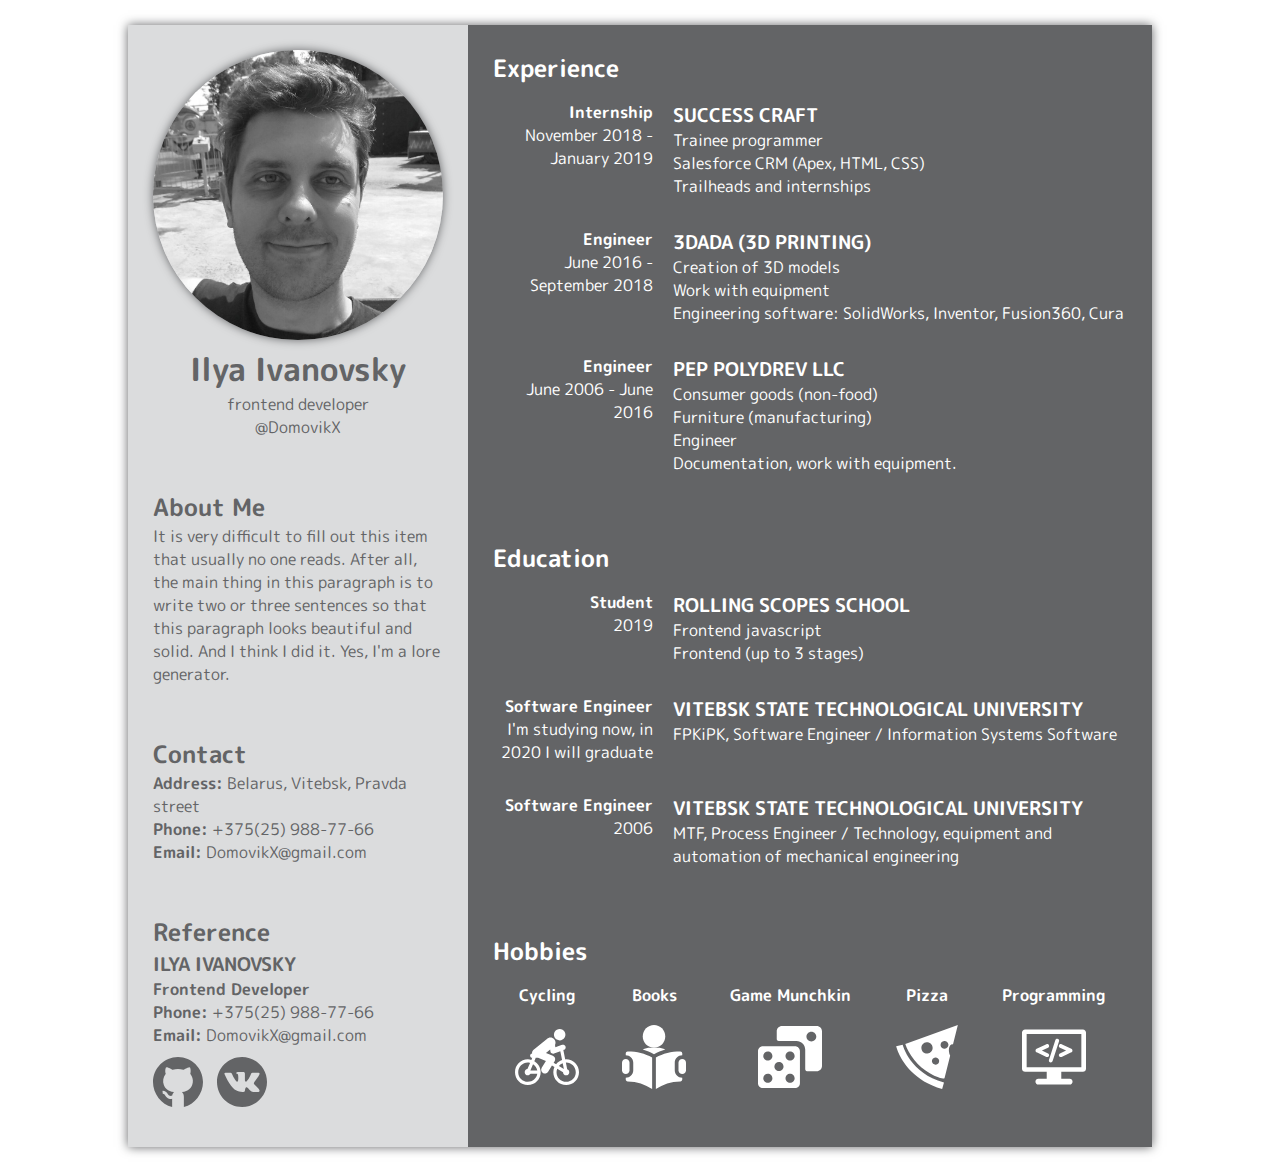
==== commit 15e483df: "feat: add links tel, email" ====
--- a/index.html
+++ b/index.html
@@ -198,19 +198,21 @@
             <!-- About me -->
             <section class="section_about_me">
                 <h2>About me</h2>
-                <p>Lorem ipsum dolor sit amet consectetur adipisicing elit. Aut officiis beatae libero maxime nesciunt
-                    odio
-                    incidunt ea a ipsam suscipit quisquam id quas optio, harum magnam? Nostrum temporibus nemo ad?</p>
+                <p>It is very difficult to fill out this item that usually no one reads. After all, the main thing in
+                    this paragraph is to write two or three sentences so that this paragraph looks beautiful and solid.
+                    And I think I did it. Yes, I'm a lore generator.</p>
             </section>
 
             <!-- Contact -->
             <section class="section_contact">
                 <h2>Contact</h2>
                 <h4>Address:</h4>
-                Home Address, City Town, Country<br>
-
-                <h4>Phone:</h4> +375(25) 988-77-66<br>
-                <h4>Email:</h4> DomovikX@gmail.com
+                Belarus, Vitebsk, Pravda street<br>
+
+                <h4>Phone:</h4>
+                <a href="tel:+375259887766">+375(25) 988-77-66</a><br>
+                <h4>Email:</h4>
+                <a href="mailto:DomovikX@gmail.com?subject=Здравствуйте Илья (CV)">DomovikX@gmail.com</a><br>
             </section>
 
             <!-- Reference -->
@@ -220,9 +222,10 @@
                 <h3>Ilya Ivanovsky</h3>
 
                 <h4>frontend developer</h4> <br>
-                <h4>Phone:</h4> +375(25) 988-77-66<br>
-                <h4>Email:</h4> DomovikX@gmail.com<br>
-
+                <h4>Phone:</h4>
+                <a href="tel:+375259887766">+375(25) 988-77-66</a><br>
+                <h4>Email:</h4>
+                <a href="mailto:DomovikX@gmail.com?subject=Здравствуйте Илья (CV)">DomovikX@gmail.com</a><br>
                 <a href="https://github.com/Domovikx" target="_blank" rel="noopener noreferrer">
                     <svg class="icon social">
                         <use xlink:href="#github" />
--- a/assets/css/style.css
+++ b/assets/css/style.css
@@ -43,6 +43,15 @@
   display: inline;
   text-transform: capitalize;
 }
+a {
+  color: #636466;
+  text-decoration: none;
+  transition: 0.15s linear;
+}
+a:hover {
+  color: darkslateblue;
+  font-weight: 600;
+}
 
 /* icon */
 .icon {
@@ -61,10 +70,10 @@
   max-height: 50px;
   max-width: 50px;
   margin: 10px 10px 0 0;
-  transition: .15s linear;
+  transition: 0.15s linear;
 }
-.social:hover{
-  fill: darkslategray;
+.social:hover {
+  fill: darkslateblue;
 }
 
 /* heder */
@@ -81,9 +90,6 @@
 .container_first {
   max-width: 340px;
   width: 100%;
-}
-.section_reference a{
-  text-decoration: none; 
 }
 
 /* container_second */
@@ -104,3 +110,13 @@
   justify-content: space-around;
   flex-wrap: wrap;
 }
+
+@media (max-width: 767px) {
+  .section_experience .box,
+  .section_education .box {
+    flex-direction: column;
+  }
+  .container_second .heading {
+    max-width: 100%;
+  }
+}
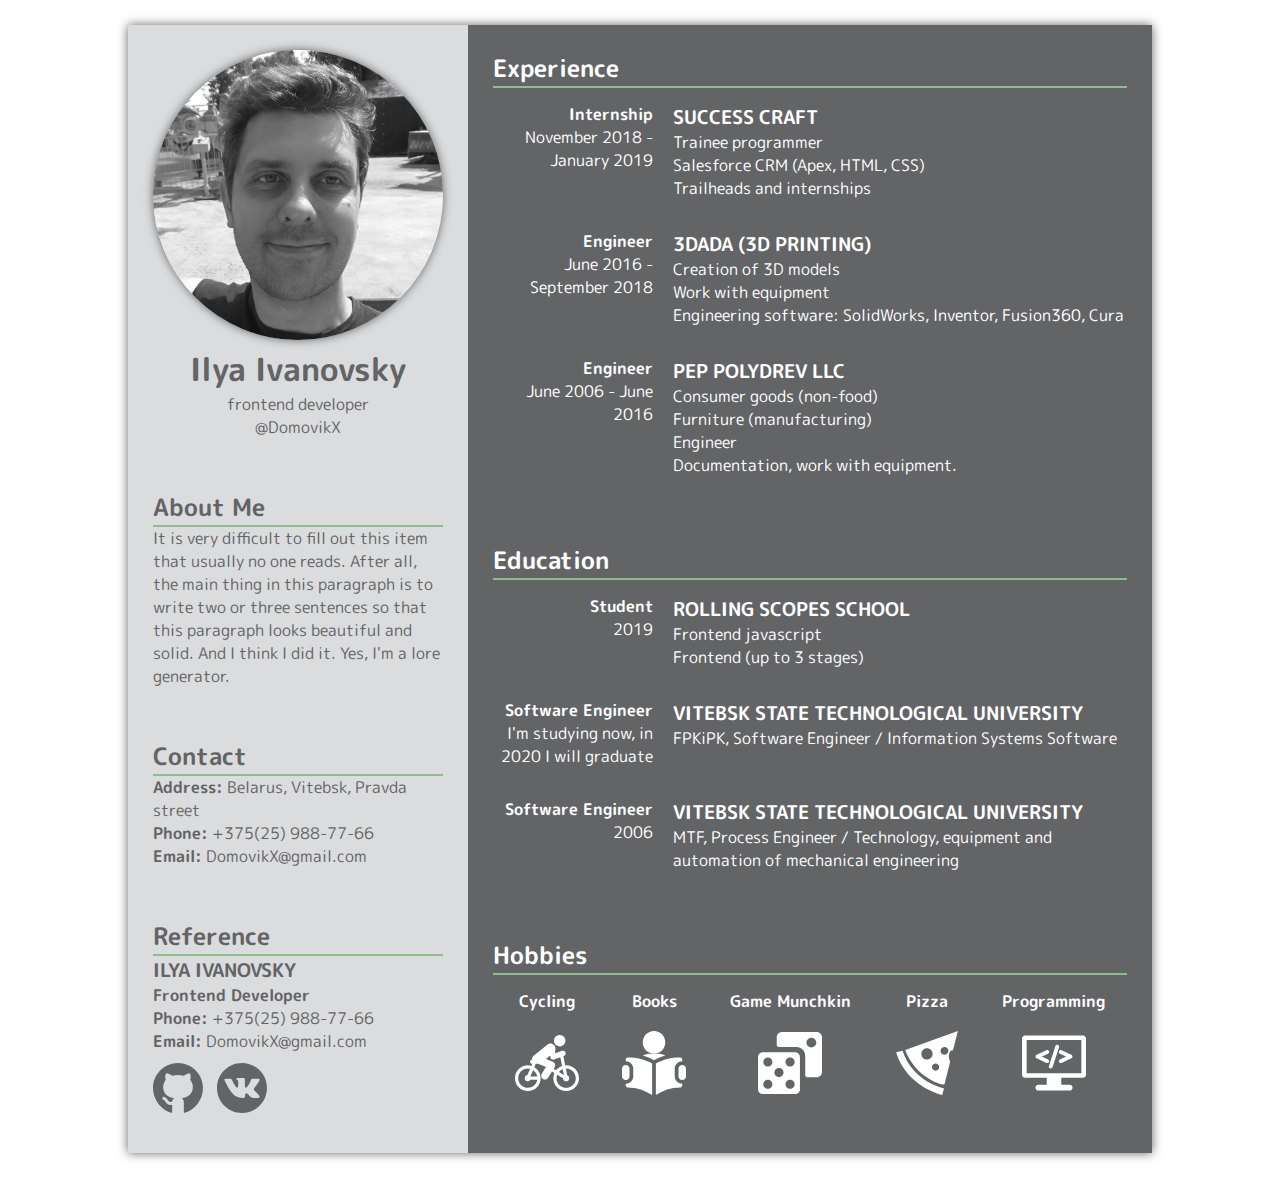
==== commit 94fc72c4: "feat: add var colors" ====
--- a/index.html
+++ b/index.html
@@ -369,9 +369,45 @@
                     </div>
                 </div>
             </section>
-
         </div>
 
+        <footer>
+            <!-- Contact -->
+            <section class="section_contact">
+                <h2>Contact</h2>
+                <h4>Address:</h4>
+                Belarus, Vitebsk, Pravda street<br>
+
+                <h4>Phone:</h4>
+                <a href="tel:+375259887766">+375(25) 988-77-66</a><br>
+                <h4>Email:</h4>
+                <a href="mailto:DomovikX@gmail.com?subject=Здравствуйте Илья (CV)">DomovikX@gmail.com</a><br>
+            </section>
+
+            <!-- Reference -->
+            <section class="section_reference">
+                <h2>Reference</h2>
+
+                <h3>Ilya Ivanovsky</h3>
+
+                <h4>frontend developer</h4> <br>
+                <h4>Phone:</h4>
+                <a href="tel:+375259887766">+375(25) 988-77-66</a><br>
+                <h4>Email:</h4>
+                <a href="mailto:DomovikX@gmail.com?subject=Здравствуйте Илья (CV)">DomovikX@gmail.com</a><br>
+                <a href="https://github.com/Domovikx" target="_blank" rel="noopener noreferrer">
+                    <svg class="icon social">
+                        <use xlink:href="#github" />
+                    </svg>
+                </a>
+
+                <a href="https://vk.com/domovikx" target="_blank" rel="noopener noreferrer">
+                    <svg class="icon social">
+                        <use xlink:href="#vk_social" />
+                    </svg>
+                </a>
+            </section>
+        </footer>
     </div>
 </body>
 
--- a/assets/css/style.css
+++ b/assets/css/style.css
@@ -4,6 +4,13 @@
   box-sizing: border-box;
   font-family: "M PLUS Rounded 1c", sans-serif;
 }
+
+:root {
+  --main-color: darkseagreen;
+  --light-color: #dbdcdd;
+  --dark-color: #636466;
+}
+
 body {
   padding: 25px 0;
 }
@@ -13,17 +20,17 @@
   max-width: 1024px;
   widows: 100%;
   display: flex;
-  color: #636466;
+  color: var(--dark-color);
   box-shadow: 0 0 10px 0;
 }
 .container_first {
   width: 340px;
-  background-color: #dbdcdd;
+  background-color: var(--light-color);
   display: flex;
   flex-direction: column;
 }
 .container_second {
-  background-color: #636466;
+  background-color: var(--dark-color);
   color: #fff;
 }
 
@@ -35,6 +42,8 @@
 h2 {
   text-transform: capitalize;
   text-align: left;
+  /* var(--main-bg-color); */
+  border-bottom: 2px solid var(--main-color);
 }
 h3 {
   text-transform: uppercase;
@@ -44,12 +53,12 @@
   text-transform: capitalize;
 }
 a {
-  color: #636466;
+  color: var(--dark-color);
   text-decoration: none;
   transition: 0.15s linear;
 }
 a:hover {
-  color: darkslateblue;
+  color: var(--main-color);
   font-weight: 600;
 }
 
@@ -66,14 +75,14 @@
   text-align: center;
 }
 .social {
-  fill: #636466;
+  fill: var(--dark-color);
   max-height: 50px;
   max-width: 50px;
   margin: 10px 10px 0 0;
   transition: 0.15s linear;
 }
 .social:hover {
-  fill: darkslateblue;
+  fill: var(--main-color);
 }
 
 /* heder */
@@ -111,6 +120,18 @@
   flex-wrap: wrap;
 }
 
+/* footer */
+footer {
+  display: none;
+  background-color: var(--light-color);
+}
+
+@media (max-width: 991px) {
+  body {
+    padding: 0;
+  }
+}
+
 @media (max-width: 767px) {
   .section_experience .box,
   .section_education .box {
@@ -120,3 +141,19 @@
     max-width: 100%;
   }
 }
+@media (max-width: 575px) {
+  .wrapper_page {
+    flex-direction: column;
+  }
+  .container_first {
+    max-width: 100%;
+  }
+  footer {
+    display: block;
+    text-align: right;
+  }
+  .container_first .section_contact,
+  .container_first .section_reference {
+    display: none;
+  }
+}
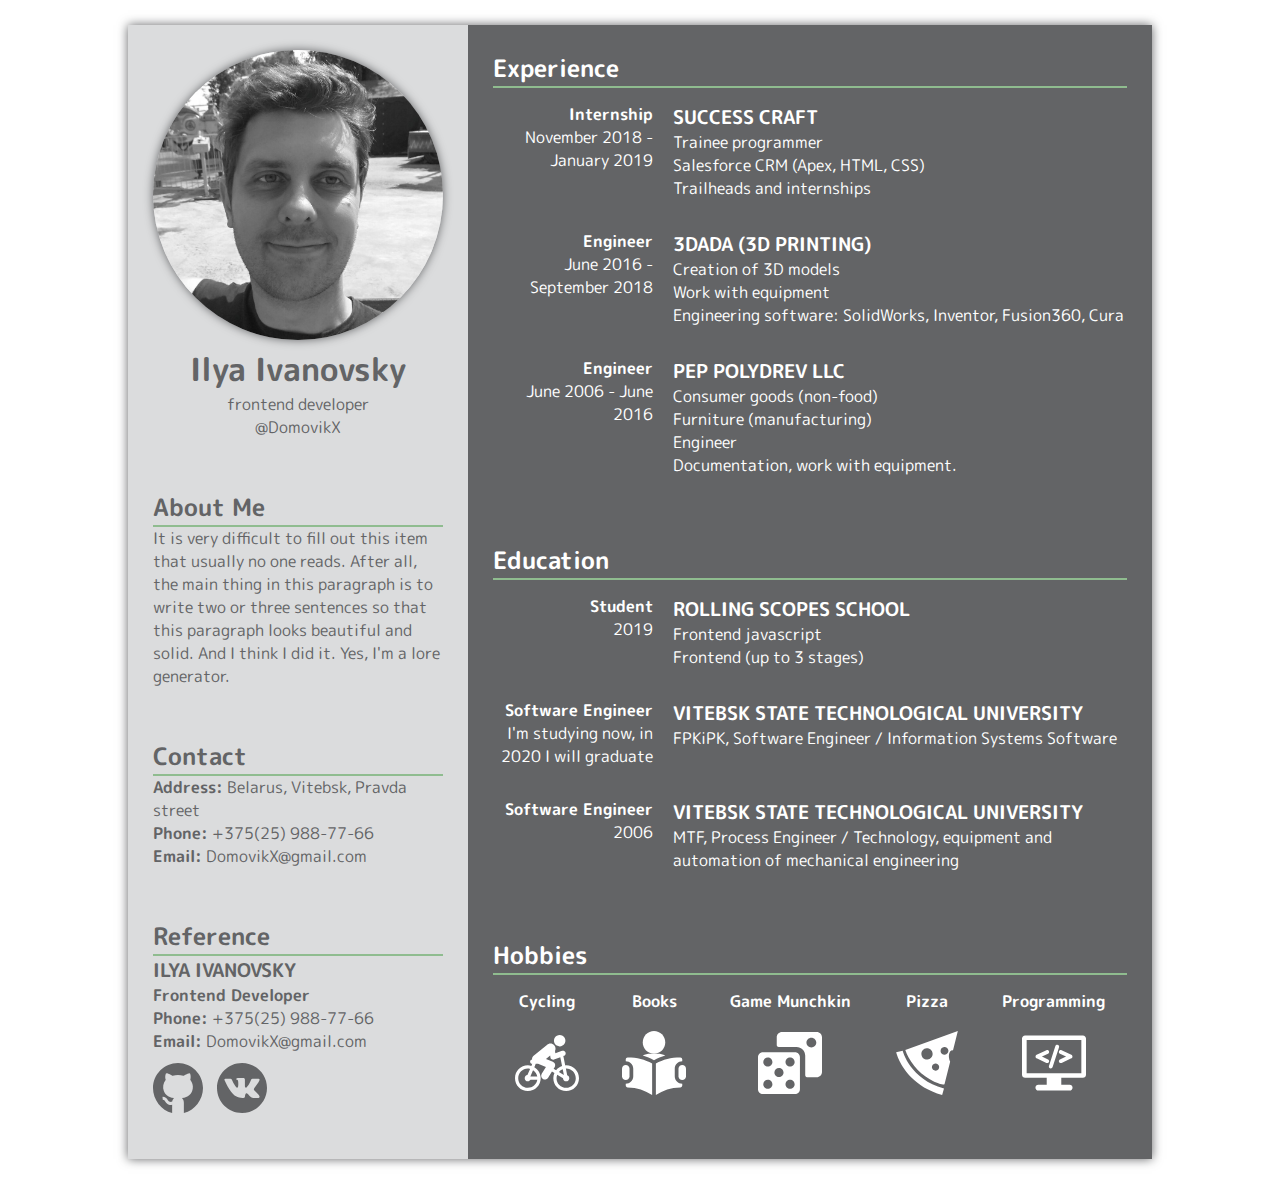
==== commit afb3cc09: "feat: add links" ====
--- a/index.html
+++ b/index.html
@@ -339,33 +339,44 @@
                 <div class="box">
                     <div class="block_icon">
                         <h4>Cycling</h4>
-                        <svg class="icon">
-                            <use xlink:href="#bicycle_rider" />
-                        </svg>
+                        <a href="https://shop.by/velosipedy/gornye/" target="_blank" rel="noopener noreferrer">
+                            <svg class="icon">
+                                <use xlink:href="#bicycle_rider" />
+                            </svg>
+                        </a>
                     </div>
                     <div class="block_icon">
                         <h4>books</h4>
-                        <svg class="icon">
-                            <use xlink:href="#study" />
-                        </svg>
+                        <a href="http://lelang.ru/english/articles/knigi-na-anglijskom-yazyke/" target="_blank"
+                            rel="noopener noreferrer">
+                            <svg class="icon">
+                                <use xlink:href="#study" />
+                            </svg>
+                        </a>
                     </div>
                     <div class="block_icon">
                         <h4>game munchkin</h4>
-                        <svg class="icon">
-                            <use xlink:href="#two_dices" />
-                        </svg>
+                        <a href="https://munchkin.game" target="_blank" rel="noopener noreferrer">
+                            <svg class="icon">
+                                <use xlink:href="#two_dices" />
+                            </svg>
+                        </a>
                     </div>
                     <div class="block_icon">
                         <h4>pizza</h4>
-                        <svg class="icon">
-                            <use xlink:href="#pizza" />
-                        </svg>
+                        <a href="http://like-pizza.by" target="_blank" rel="noopener noreferrer">
+                            <svg class="icon">
+                                <use xlink:href="#pizza" />
+                            </svg>
+                        </a>
                     </div>
                     <div class="block_icon">
                         <h4>programming</h4>
-                        <svg class="icon">
-                            <use xlink:href="#programming" />
-                        </svg>
+                        <a href="https://developer.mozilla.org/ru/docs/Web" target="_blank" rel="noopener noreferrer">
+                            <svg class="icon">
+                                <use xlink:href="#programming" />
+                            </svg>
+                        </a>
                     </div>
                 </div>
             </section>
--- a/assets/css/style.css
+++ b/assets/css/style.css
@@ -6,9 +6,9 @@
 }
 
 :root {
-  --main-color: darkseagreen;
   --light-color: #dbdcdd;
   --dark-color: #636466;
+  --second-color: darkseagreen;
 }
 
 body {
@@ -42,8 +42,7 @@
 h2 {
   text-transform: capitalize;
   text-align: left;
-  /* var(--main-bg-color); */
-  border-bottom: 2px solid var(--main-color);
+  border-bottom: 2px solid var(--second-color);
 }
 h3 {
   text-transform: uppercase;
@@ -58,7 +57,7 @@
   transition: 0.15s linear;
 }
 a:hover {
-  color: var(--main-color);
+  color: var(--second-color);
   font-weight: 600;
 }
 
@@ -68,6 +67,10 @@
   max-width: 64px;
   max-height: 100px;
   margin: 0 auto;
+  transition: 0.15s linear;
+}
+.icon:hover {
+  fill: var(--second-color);
 }
 .block_icon {
   display: flex;
@@ -82,7 +85,7 @@
   transition: 0.15s linear;
 }
 .social:hover {
-  fill: var(--main-color);
+  fill: var(--second-color);
 }
 
 /* heder */
